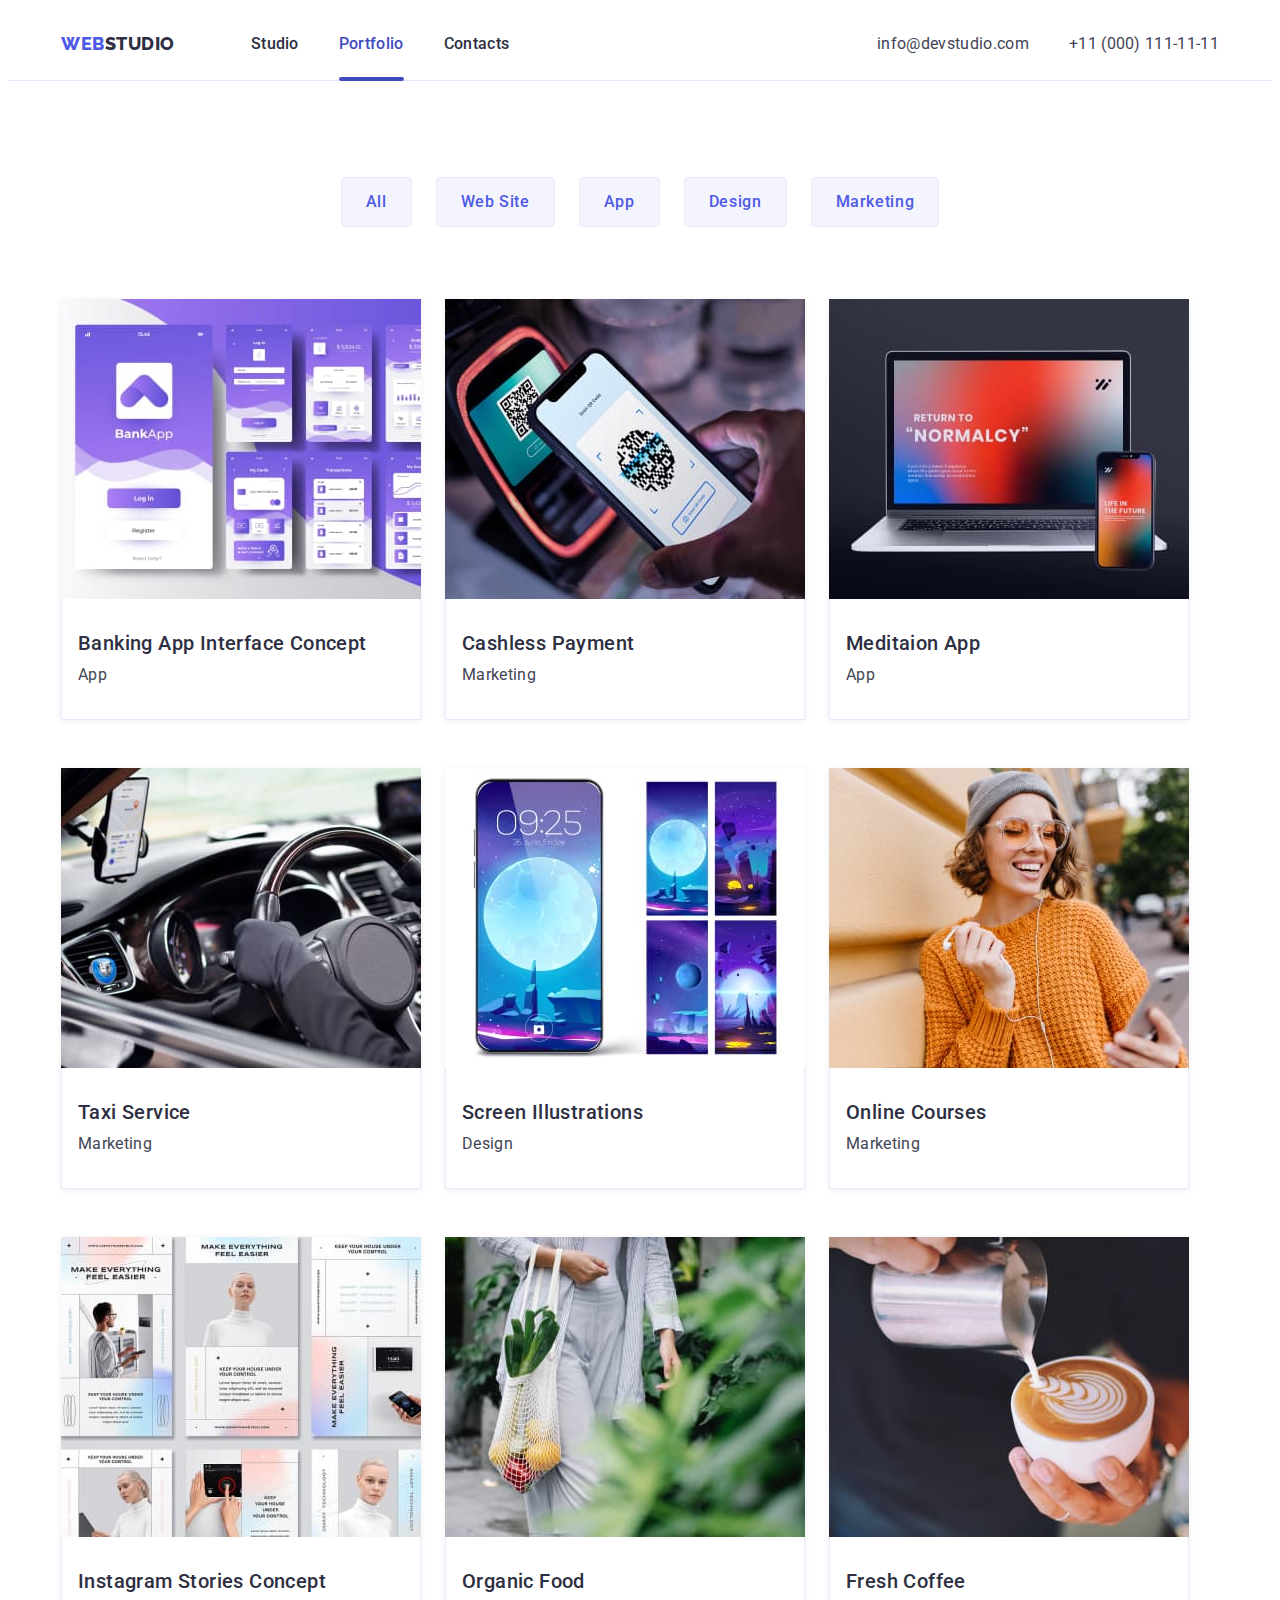
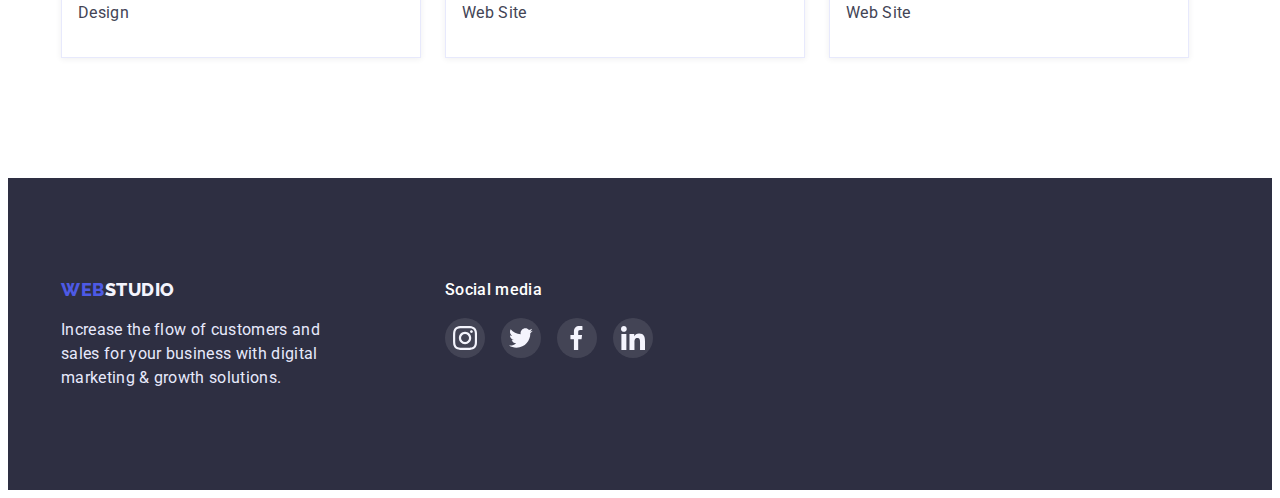
==== portfolio.html @ 8904f3a8 "Initial commit" ====
<!DOCTYPE html>
<html lang="en">
  <head>
    <meta charset="UTF-8" />
    <meta http-equiv="X-UA-Compatible" content="IE=edge" />
    <meta name="viewport" content="width=device-width, initial-scale=1.0" />
    <title>Portfolio</title>
    <link rel="preconnect" href="https://fonts.googleapis.com" />
    <link rel="preconnect" href="https://fonts.gstatic.com" crossorigin />
    <link
      href="https://fonts.googleapis.com/css2?family=Raleway:wght@800&family=Roboto:wght@400;500;700;900&display=swap"
      rel="stylesheet"
    />
    <link
      rel="stylesheet"
      href="https://cdnjs.cloudflare.com/ajax/libs/modern-normalize/1.1.0/modern-normalize.min.css"
      integrity="sha512-wpPYUAdjBVSE4KJnH1VR1HeZfpl1ub8YT/NKx4PuQ5NmX2tKuGu6U/JRp5y+Y8XG2tV+wKQpNHVUX03MfMFn9Q=="
      crossorigin="anonymous"
      referrerpolicy="no-referrer"
    />
    <link rel="stylesheet" href="./css/styles.css" />
  </head>
  <body>
    <header class="page-header">
      <div class="container page-header-container">
        <nav class="header-navigation">
          <a class="header-logo" href="./index.html"
            ><span class="accent">Web</span>Studio</a
          >

          <ul class="header-list">
            <li class="header-item list">
              <a class="header-link link" href="./index.html">Studio</a>
            </li>
            <li class="header-item list">
              <a class="header-link link current" href="./portfolio.html"
                >Portfolio</a
              >
            </li>
            <li class="header-item list">
              <a class="header-link link" href="">Contacts</a>
            </li>
          </ul>
        </nav>
        <address class="address">
          <ul class="box-address list">
            <li class="header-address-list">
              <a class="header-address link" href="mailto:info@devstudio.com"
                >info@devstudio.com</a
              >
            </li>
            <li class="header-address-list">
              <a class="header-address link" href="tel:+110001111111"
                >+11 (000) 111-11-11</a
              >
            </li>
          </ul>
        </address>
      </div>
    </header>
    <main>
      <section class="portfolio section">
        <div class="container">
          <h1 class="visually-hidden">Portfolio</h1>
          <ul class="portfolio-list-button list main-title">
            <li class="portfolio-item">
              <button class="portfolio-button button" type="button">All</button>
            </li>
            <li class="portfolio-item">
              <button class="portfolio-button button" type="button">
                Web Site
              </button>
            </li>
            <li class="portfolio-item">
              <button class="portfolio-button button" type="button">App</button>
            </li>
            <li class="portfolio-item">
              <button class="portfolio-button button" type="button">
                Design
              </button>
            </li>
            <li class="portfolio-item">
              <button class="portfolio-button button" type="button">
                Marketing
              </button>
            </li>
          </ul>

          <ul class="portfolio-list-img list">
            <li class="portfolio-item-img item">
              <a class="portfolio-link link" href="#">
                <div class="portfolio-wrapper">
                  <img
                    class="portfolio-img"
                    src="./images/app.jpg"
                    alt="app"
                    width="360"
                  />
                  <p class="overlay">
                    14 Stylish and User-Friendly App Design Concepts · Task
                    Manager App · Calorie Tracker App · Exotic Fruit Ecommerce
                    App · Cloud Storage App
                  </p>
                </div>
                <div class="portfolio-about">
                  <h2 class="portfolio-title title">
                    Banking App Interface Concept
                  </h2>
                  <p class="portfolio-text">App</p>
                </div>
              </a>
            </li>
            <li class="portfolio-item-img item">
              <a class="portfolio-link link" href="#">
                <div class="portfolio-wrapper">
                  <img
                    class="portfolio-img"
                    src="./images/payment.jpg"
                    alt="payment"
                    width="360"
                  />
                  <p class="overlay">
                    14 Stylish and User-Friendly App Design Concepts · Task
                    Manager App · Calorie Tracker App · Exotic Fruit Ecommerce
                    App · Cloud Storage App
                  </p>
                </div>
                <div class="portfolio-about">
                  <h2 class="portfolio-title title">Cashless Payment</h2>
                  <p class="portfolio-text">Marketing</p>
                </div>
              </a>
            </li>
            <li class="portfolio-item-img item">
              <a class="portfolio-link link" href="#">
                <div class="portfolio-wrapper">
                  <img
                    class="portfolio-img"
                    src="./images/meditaion_app.jpg"
                    alt="meditaion app"
                    width="360"
                  />
                  <p class="overlay">
                    14 Stylish and User-Friendly App Design Concepts · Task
                    Manager App · Calorie Tracker App · Exotic Fruit Ecommerce
                    App · Cloud Storage App
                  </p>
                </div>
                <div class="portfolio-about">
                  <h2 class="portfolio-title title">Meditaion App</h2>
                  <p class="portfolio-text">App</p>
                </div>
              </a>
            </li>
            <li class="portfolio-item-img item">
              <a class="portfolio-link link" href="#">
                <div class="portfolio-wrapper">
                  <img
                    class="portfolio-img"
                    src="./images/taxi_service.jpg"
                    alt="taxi service"
                    width="360"
                  />
                  <p class="overlay">
                    14 Stylish and User-Friendly App Design Concepts · Task
                    Manager App · Calorie Tracker App · Exotic Fruit Ecommerce
                    App · Cloud Storage App
                  </p>
                </div>
                <div class="portfolio-about">
                  <h2 class="portfolio-title title">Taxi Service</h2>
                  <p class="portfolio-text">Marketing</p>
                </div>
              </a>
            </li>
            <li class="portfolio-item-img item">
              <a class="portfolio-link link" href="#">
                <div class="portfolio-wrapper">
                  <img
                    class="portfolio-img"
                    src="./images/screen.jpg"
                    alt="screen"
                    width="360"
                  />
                  <p class="overlay">
                    14 Stylish and User-Friendly App Design Concepts · Task
                    Manager App · Calorie Tracker App · Exotic Fruit Ecommerce
                    App · Cloud Storage App
                  </p>
                </div>
                <div class="portfolio-about">
                  <h2 class="portfolio-title title">Screen Illustrations</h2>
                  <p class="portfolio-text">Design</p>
                </div>
              </a>
            </li>
            <li class="portfolio-item-img item">
              <a class="portfolio-link link" href="#">
                <div class="portfolio-wrapper">
                  <img
                    class="portfolio-img"
                    src="./images/Online_courses.jpg"
                    alt="Online courses"
                    width="360"
                  />
                  <p class="overlay">
                    14 Stylish and User-Friendly App Design Concepts · Task
                    Manager App · Calorie Tracker App · Exotic Fruit Ecommerce
                    App · Cloud Storage App
                  </p>
                </div>
                <div class="portfolio-about">
                  <h2 class="portfolio-title title">Online Courses</h2>
                  <p class="portfolio-text">Marketing</p>
                </div>
              </a>
            </li>
            <li class="portfolio-item-img item">
              <a class="portfolio-link link" href="#">
                <div class="portfolio-wrapper">
                  <img
                    class="portfolio-img"
                    src="./images/instagram_stories.jpg"
                    alt="instagram"
                    width="360"
                  />
                  <p class="overlay">
                    14 Stylish and User-Friendly App Design Concepts · Task
                    Manager App · Calorie Tracker App · Exotic Fruit Ecommerce
                    App · Cloud Storage App
                  </p>
                </div>
                <div class="portfolio-about">
                  <h2 class="portfolio-title title">
                    Instagram Stories Concept
                  </h2>
                  <p class="portfolio-text">Design</p>
                </div>
              </a>
            </li>
            <li class="portfolio-item-img item">
              <a class="portfolio-link link" href="#">
                <div class="portfolio-wrapper">
                  <img
                    class="portfolio-img"
                    src="./images/organic_food.jpg"
                    alt="food"
                    width="360"
                  />
                  <p class="overlay">
                    14 Stylish and User-Friendly App Design Concepts · Task
                    Manager App · Calorie Tracker App · Exotic Fruit Ecommerce
                    App · Cloud Storage App
                  </p>
                </div>
                <div class="portfolio-about">
                  <h2 class="portfolio-title title">Organic Food</h2>
                  <p class="portfolio-text">Web Site</p>
                </div>
              </a>
            </li>
            <li class="portfolio-item-img item">
              <a class="portfolio-link link" href="#">
                <div class="portfolio-wrapper">
                  <img
                    class="portfolio-img"
                    src="./images/coffee.jpg"
                    alt="coffee"
                    width="360"
                  />
                  <p class="overlay">
                    14 Stylish and User-Friendly App Design Concepts · Task
                    Manager App · Calorie Tracker App · Exotic Fruit Ecommerce
                    App · Cloud Storage App
                  </p>
                </div>
                <div class="portfolio-about">
                  <h2 class="portfolio-title title">Fresh Coffee</h2>
                  <p class="portfolio-text">Web Site</p>
                </div>
              </a>
            </li>
          </ul>
        </div>
      </section>
    </main>
    <footer class="footer">
      <div class="footer-container container">
        <div class="container-logo">
          <a class="footer-logo link" href="./index.html"
            ><span class="accent">Web</span>Studio</a
          >
          <p class="footer-text">
            Increase the flow of customers and sales for your business with
            digital marketing & growth solutions.
          </p>
        </div>
        <div class="container-social">
          <h2 class="footer-title">Social media</h2>
          <ul class="footer-list list">
            <li class="footer-list-item">
              <a href="" class="footer-list-link">
                <svg class="footer-list-icon" width="24" height="24">
                  <use href="./images/sprite.svg#icon-instagram-2"></use>
                </svg>
              </a>
            </li>
            <li class="footer-list-item">
              <a href="" class="footer-list-link">
                <svg class="footer-list-icon" width="24" height="24">
                  <use href="./images/sprite.svg#icon-twitter"></use>
                </svg>
              </a>
            </li>
            <li class="footer-list-item">
              <a href="" class="footer-list-link">
                <svg class="footer-list-icon" width="24" height="24">
                  <use href="./images/sprite.svg#icon-facebook"></use>
                </svg>
              </a>
            </li>
            <li class="footer-list-item">
              <a href="" class="footer-list-link">
                <svg class="footer-list-icon" width="24" height="24">
                  <use href="./images/sprite.svg#icon-linkedin"></use>
                </svg>
              </a>
            </li>
          </ul>
        </div>
      </div>
    </footer>
  </body>
</html>
---- css/styles.css ----
:root {
  --primary-text-color: #434455;
  --title-text-color: #2e2f42;
  --main-button-color: #f4f4fd;
  --second-button-color: #4d5ae5;
  --accent-color: #404bbf;
  --transition-duration-and-func: 250ms cubic-bezier(0.4, 0, 0.2, 1);
}

p,
h1,
h2,
h3,
h4 {
  margin: 0;
}

ul {
  margin: 0;
  padding-left: 0;
}

img {
  display: block;
  max-width: 100%;
  height: auto;
}

body {
  font-family: "Roboto", sans-serif;
  color: var(--primary-text-color);
}

.container {
  width: 1158px;
  padding-left: 15px;
  padding-right: 15px;
  margin: 0 auto;
  /* outline: 2px solid red; */
}

.link {
  text-decoration: none;
}

.list {
  list-style: none;
  column-gap: 24px;
}

.button {
  font-family: inherit;
  font-weight: 500;
  font-size: 16px;
  line-height: 1.5;
  letter-spacing: 0.04em;
  cursor: pointer;
}

.main-title {
  margin-bottom: 72px;
}

.title {
  margin-bottom: 8px;
}

.visually-hidden {
  position: absolute;
  white-space: nowrap;
  width: 1px;
  height: 1px;
  overflow: hidden;
  border: 0;
  padding: 0;
  clip: rect(0 0 0 0);
  clip-path: inset(50%);
  margin: -1px;
}
/*------------------- HEADER----------------- */
.page-header-container {
  display: flex;
  align-items: center;
  justify-content: space-between;
}

.header-navigation {
  display: flex;
  align-items: center;
}

.page-header {
  padding-top: 24px;
  padding-bottom: 24px;
  border-bottom: 1px solid #e7e9fc;
}

.header-link:hover,
.header-link:focus,
.header-link:after,
.header-link.current {
  color: var(--accent-color);
}

.current {
  position: relative;
  padding-bottom: 24px;
}

.current::after {
  position: absolute;
  left: 0;
  bottom: -4px;
  content: "";
  width: 100%;
  height: 4px;
  background: var(--accent-color);
  border-radius: 2px;
}
/* .header-link:hover::after,
.header-link:focus::after { */

.header-logo {
  font-family: "Raleway", sans-serif;
  font-weight: 800;
  font-size: 18px;
  line-height: 1.33;
  letter-spacing: 0.03em;
  text-transform: uppercase;
  text-decoration: none;
  color: var(--title-text-color);
  margin-right: 76px;
}

.accent {
  color: #4d5ae5;
}

.header-list {
  display: flex;
  /* margin-right: 332px; */
}

.header-item:not(:last-child) {
  margin-right: 40px;
}

.header-link {
  font-weight: 500;
  font-size: 16px;
  line-height: 1.5;
  letter-spacing: 0.02em;
  color: var(--title-text-color);
  transition: color var(--transition-duration-and-func);
}

/* .header-link:is(:hover, :focus) {
  color: var(--accent-color);
} */

.box-address {
  display: flex;
  margin-left: auto;
  gap: 40px;
}

.header-address {
  color: var(--primary-text-color);
  font-style: normal;
  font-size: 16px;
  line-height: 1.5;
  letter-spacing: 0.02em;
  transition: color var(--transition-duration-and-func);
}

.header-address:is(:hover, :focus) {
  color: var(--accent-color);
}
/*------------------- HEADER----------------- */

/*------------------- SERVICE----------------- */
.service {
  text-align: center;
  padding-top: 188px;
  padding-bottom: 188px;
  background-image: linear-gradient(
      rgba(46, 47, 66, 0.7),
      rgba(46, 47, 66, 0.7)
    ),
    url(../images/people-office.jpg);
  background-color: #2e2f42;
  max-width: 1440px;
  height: 600px;
  margin-left: auto;
  margin-right: auto;
  background-size: cover;
}

.service-title {
  width: 500px;
  text-align: center;
  color: #ffffff;
  margin: 0 auto 48px;
  font-weight: 700;
  font-size: 56px;
  line-height: 1.07;
  letter-spacing: 0.02em;
}

.service-button:is(:hover, :focus) {
  background-color: var(--accent-color);
  box-shadow: 0px 4px 4px rgba(0, 0, 0, 0.15);
}

.service-button {
  padding: 16px 32px;
  border-radius: 4px;
  color: #ffffff;
  background-color: var(--second-button-color);
  border: none;
  margin-top: 0;
  transition: background-color var(--transition-duration-and-func),
    box-shadow var(--transition-duration-and-func);
  /* display: block; */
  /* text-align: center; */
  /* border-color: #2e2f42; */
}

/*------------------- SERVICE----------------- */

/*------------------- RULES----------------- */
.rules {
  padding-top: 120px;
  padding-bottom: 120px;
}

.rules-list {
  display: flex;
  /* flex-wrap: wrap; */
  /* justify-content: space-between; */
}

/* .rules-item:not(:last-child) {
  margin-right: 24px;
} */

.rules-item {
  flex-basis: calc((100% - 72px) / 4);
}

.rules-item {
  width: 264px;
}

.rules-block {
  display: flex;
  justify-content: center;
  align-items: center;
  width: 264px;
  height: 112px;
  background: #f4f4fd;
  border-radius: 4px;
  gap: 24px;
  margin-bottom: 8px;
}

.rules-title {
  font-weight: 500;
  font-size: 20px;
  line-height: 1.2;
  letter-spacing: 0.02em;
  color: var(--title-text-color);
}

.rules-text {
  font-weight: 400;
  font-size: 16px;
  line-height: 1.5;
  letter-spacing: 0.02em;
}
/*------------------- RULES----------------- */
/*------------------- PRESENTATION----------------- */
.presentation {
  padding-bottom: 120px;
}

.presentation-list {
  display: flex;
  flex-wrap: wrap;
}

.presentation-item {
  flex-basis: calc((100% - 48px) / 3);
}

.presentation-title {
  font-weight: 700;
  font-size: 36px;
  line-height: 1.11;
  text-align: center;
  letter-spacing: 0.02em;
  text-transform: capitalize;
  color: var(--title-text-color);
}

/*------------------- PRESENTATION----------------- */
/*------------------- TEAM----------------- */
.team {
  background: #f4f4fd;
  padding-top: 120px;
  padding-bottom: 120px;
}

.team-list {
  display: flex;
  flex-wrap: wrap;
  column-gap: 24px;
  flex-basis: calc((100% - 72px) / 4);
}

.team-item {
  background: #ffffff;
  box-shadow: 0px 1px 6px rgba(46, 47, 66, 0.08),
    0px 1px 1px rgba(46, 47, 66, 0.16), 0px 2px 1px rgba(46, 47, 66, 0.08);
  border-radius: 0px 0px 4px 4px;
}

.team-title {
  font-weight: 700;
  font-size: 36px;
  line-height: 1.11;
  text-align: center;
  letter-spacing: 0.02em;
  text-transform: capitalize;
  color: var(--title-text-color);
  margin-bottom: 72px;
}

.team-text {
  padding-top: 32px;
  padding-bottom: 32px;
}

.team-title-name {
  font-weight: 500;
  font-size: 20px;
  line-height: 1.2;
  letter-spacing: 0.02em;
  color: var(--title-text-color);
  text-align: center;
}

.team-about {
  font-weight: 400;
  font-size: 16px;
  line-height: 1.5;
  letter-spacing: 0.02em;
  text-align: center;
}

.social-list {
  display: flex;
  justify-content: center;
  gap: 24px;
  margin-top: 8px;
}

.social-list-link:hover,
.social-list-link:focus {
  background-color: #404bbf;
}

.social-list-link {
  display: flex;
  justify-content: center;
  align-items: center;
  width: 40px;
  height: 40px;
  border-radius: 50%;
  background-color: #4d5ae5;
  transition: background-color var(--transition-duration-and-func);
}

.social-list-icon {
  fill: #f4f4fd;
}
/*------------------- TEAM----------------- */
/*------------------- CUSTOMERS----------------- */
.customers {
  padding-top: 130px;
  padding-bottom: 120px;
}

.customers-title {
  font-weight: 700;
  font-size: 36px;
  line-height: 1.11;
  text-align: center;
  letter-spacing: 0.02em;
  text-transform: capitalize;
  color: var(--title-text-color);
  margin-bottom: 72px;
}

.customers-list {
  display: flex;
  gap: 24px;
  justify-content: center;
}

/* .customers-link-icon:hover,
.customers-link-icon:focus {
  fill: #404bbf;
} */

.customers-link:hover,
.customers-link:focus {
  border: 1px solid #404bbf;
  color: #404bbf;
}

.customers-link {
  display: flex;
  justify-content: center;
  align-items: center;
  width: 168px;
  height: 88px;
  border: 1px solid #8e8f99;
  border-radius: 4px;
  color: #8e8f99;
  transition: color var(--transition-duration-and-func);
}

.customers-link-icon {
  fill: currentColor;
}
/*------------------- CUSTOMERS----------------- */
/*------------------- PORTFOLIO----------------- */
.portfolio {
  padding-top: 96px;
  padding-bottom: 120px;
}

.portfolio-list-button {
  display: flex;
  flex-wrap: wrap;
  justify-content: center;
}

/* .portfolio-item-img:not(:nth-last-child(-n + 3)) {
  margin-bottom: 48px;
} */

.potfolio-item:not(:nth-child(5n)) {
  margin-right: 24px;
}

.portfolio-button {
  padding: 12px 24px;
  border: 1px solid #e7e9fc;
  border-radius: 4px;
  color: #4d5ae5;
  background-color: var(--main-button-color);
  border: 1px solid #e7e9fc;
  transition: color 250ms cubic-bezier(0.4, 0, 0.2, 1),
    background-color 250ms cubic-bezier(0.4, 0, 0.2, 1);
}

.portfolio-button:is(:hover, :focus) {
  color: #ffffff;
  background-color: var(--accent-color);
}

.portfolio-list-img {
  display: flex;
  flex-wrap: wrap;
  row-gap: 48px;
  /* justify-content: space-between; */
}

.portfolio-item-img {
  box-shadow: 0px 1px 6px rgba(46, 47, 66, 0.08);
  transition: box-shadow var(--transition-duration-and-func);
}

.portfolio-item-img:hover {
  box-shadow: 0px 1px 6px rgba(46, 47, 66, 0.08),
    0px 1px 1px rgba(46, 47, 66, 0.16), 0px 2px 1px rgba(46, 47, 66, 0.08);
}

.portfolio-link {
  display: block;
}

.portfolio-wrapper {
  position: relative;
  overflow: hidden;
}

.portfolio-img {
  width: 360px;
}

.overlay {
  width: 100%;
  height: 100%;
  transform: translate(0, 100%);
  transition: transform var(--transition-duration-and-func);
  position: absolute;
  left: 0;
  top: 0;
  background: #4d5ae5;
  background-blend-mode: soft-light;
  mix-blend-mode: normal;
  font-size: 16px;
  line-height: 1.5;
  letter-spacing: 0.02em;
  color: #f4f4fd;
  padding: 40px 32px 164px;
}

.portfolio-link:hover .overlay,
.portfolio-link:focus .overlay {
  transform: translate(0, 0);
}

.portfolio-about {
  padding-top: 32px;
  padding-bottom: 32px;
  padding-left: 16px;
  background: #ffffff;
  border: 1px solid #e7e9fc;
  border-top: none;
}

.portfolio-about:hover {
  border: 0.5px solid #f4f4fd;
  border-top: none;
}

.portfolio-title {
  font-weight: 500;
  font-size: 20px;
  line-height: 1.2;
  letter-spacing: 0.02em;
  color: var(--title-text-color);
}

.portfolio-text {
  font-weight: 400;
  font-size: 16px;
  line-height: 1.5;
  letter-spacing: 0.02em;
  color: var(--primary-text-color);
}
/*------------------- PORTFOLIO----------------- */
/*------------------- FOOTER---------------- */
.footer {
  background: #2e2f42;
  padding-top: 100px;
  padding-bottom: 100px;
  display: flex;
  justify-content: flex-start;
  /* max-width: 1440px;
  margin-left: auto;
  margin-right: auto; */
}

.footer-container {
  display: flex;
}

.footer-logo {
  font-family: "Raleway", sans-serif;
  font-weight: 800;
  font-size: 18px;
  line-height: 1.33;
  letter-spacing: 0.03em;
  text-transform: uppercase;
  color: #f4f4fd;
}

.footer-text {
  width: 264px;
  font-weight: 400;
  letter-spacing: 0.02em;
  font-size: 16px;
  line-height: 1.5;
  letter-spacing: 0.02em;
  color: #e7e9fc;
  margin-top: 16px;
}

.container-social {
  margin-left: 120px;
}

.footer-title {
  /* width: 96px;
  height: 24px; */
  font-weight: 500;
  font-size: 16px;
  line-height: 1.5;
  letter-spacing: 0.02em;
  color: #ffffff;
  text-align: left;
  /* margin-bottom: 16px; */
}

.footer-list-link:hover,
.footer-list-link:focus {
  background-color: #31d0aa;
}

.footer-list-link {
  display: flex;
  justify-content: center;
  align-items: center;
  width: 40px;
  height: 40px;
  border-radius: 50%;
  background-color: rgba(255, 255, 255, 0.1);
  transition: background-color var(--transition-duration-and-func);
}

.footer-list-icon {
  fill: #f4f4fd;
}

.footer-list {
  display: flex;
  gap: 16px;
  margin-top: 16px;
}

/* -------------- FOOTER----------------*/
/* -------------- MODAL WINDOW----------------*/
.backdrop {
  position: fixed;
  top: 0;
  left: 0;
  z-index: 100;
  width: 100%;
  height: 100%;
  background-color: rgba(46, 47, 66, 0.4);
  transition: opacity var(--transition-duration-and-func),
    visibility var(--transition-duration-and-func);
}

.backdrop.is-hidden {
  opacity: 0;
  visibility: hidden;
  pointer-events: none;
}

.modal {
  position: absolute;
  top: 50%;
  left: 50%;
  transform: translate(-50%, -50%) scale(1);
  transition: transform var(--transition-duration-and-func);
  width: 408px;
  height: 576px;
  background-color: #fcfcfc;
  box-shadow: 0px 1px 1px rgba(0, 0, 0, 0.14), 0px 1px 3px rgba(0, 0, 0, 0.12),
    0px 2px 1px rgba(0, 0, 0, 0.2);
  border-radius: 4px;
}

.backdrop.is-hidden .modal {
  transform: translate(-50%, -50%) scale(0);
}

.modal-close-button {
  position: absolute;
  top: 24px;
  right: 24px;
  display: flex;
  justify-content: center;
  align-items: center;
  width: 24px;
  height: 24px;
  fill: #000000;
  background-color: #e7e9fc;
  border: 1px solid rgba(0, 0, 0, 0.1);
  border-radius: 50%;
  padding: 0;
  transition: fill var(--transition-duration-and-func),
    background-color var(--transition-duration-and-func);
}

.modal-close-button:hover,
.modal-close-button:focus {
  fill: #ffffff;
  background-color: #404bbf;
}
/* -------------- MODAL WINDOW----------------*/
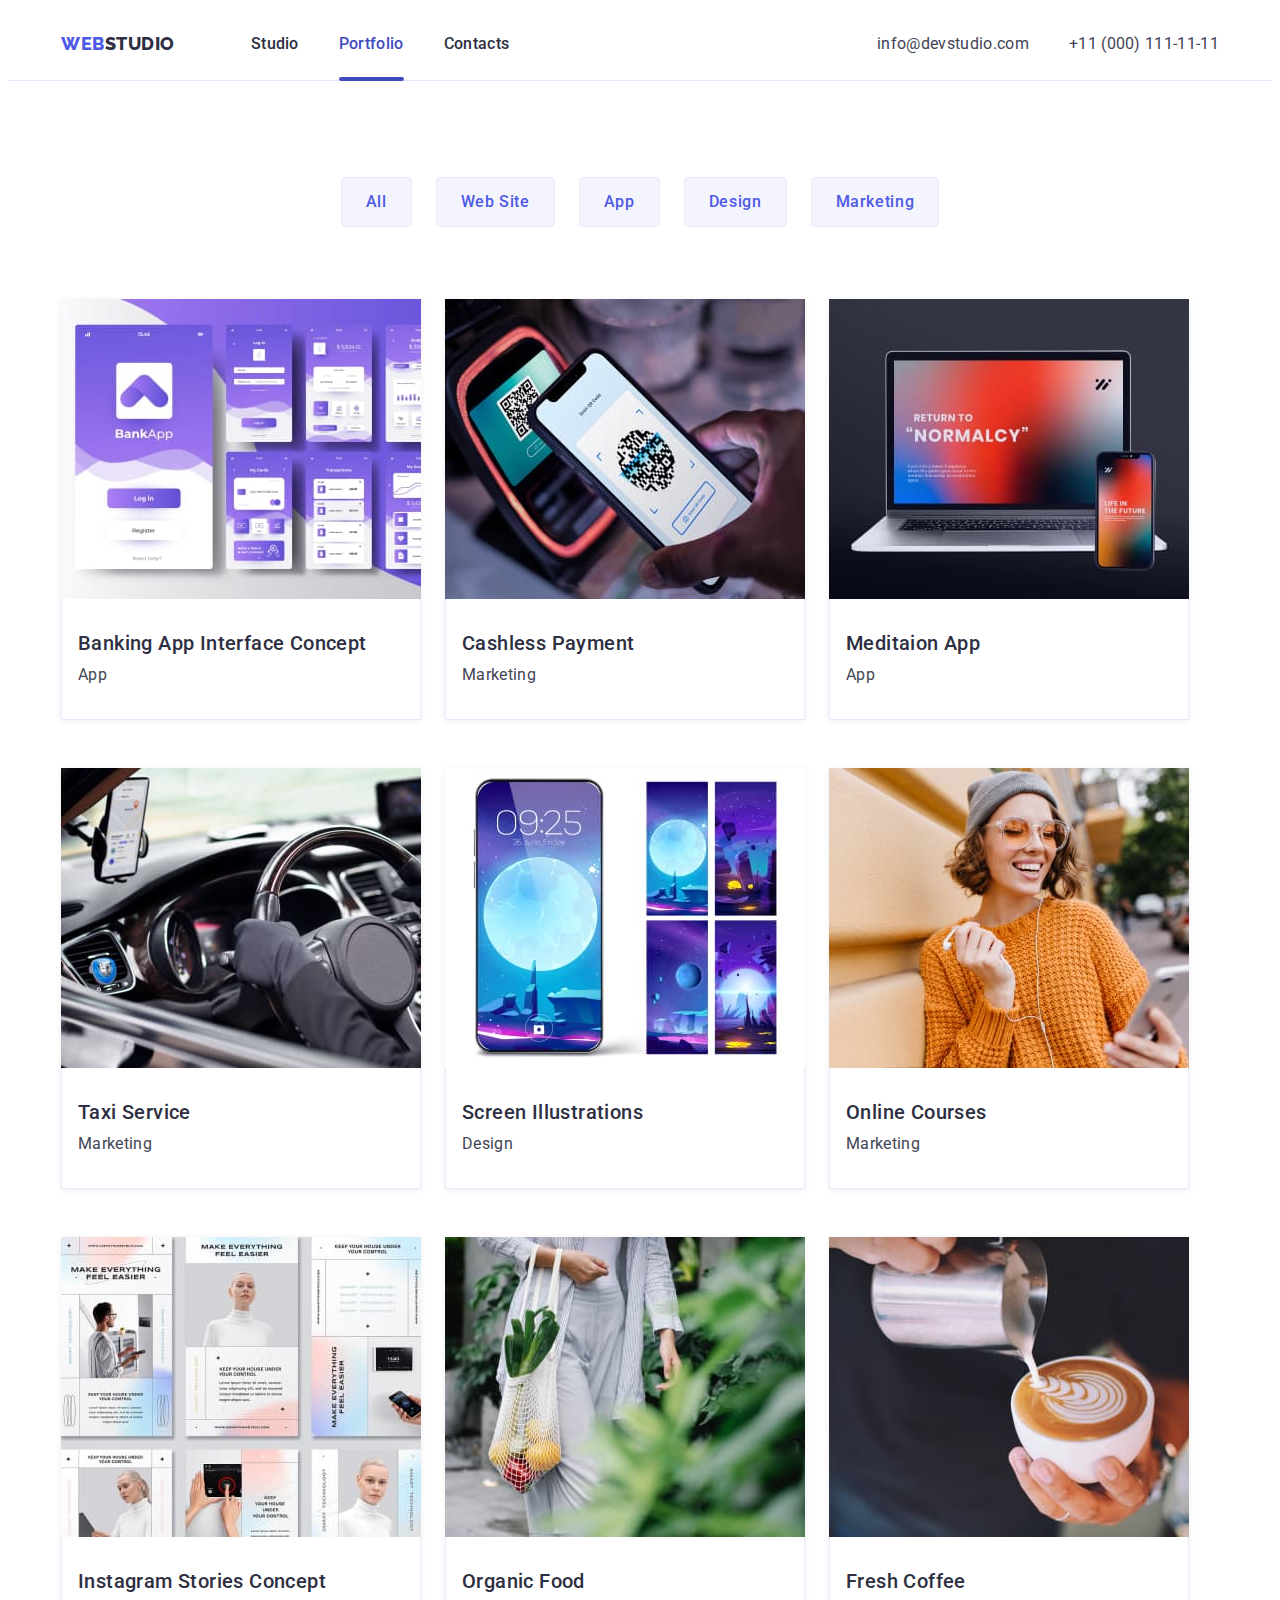
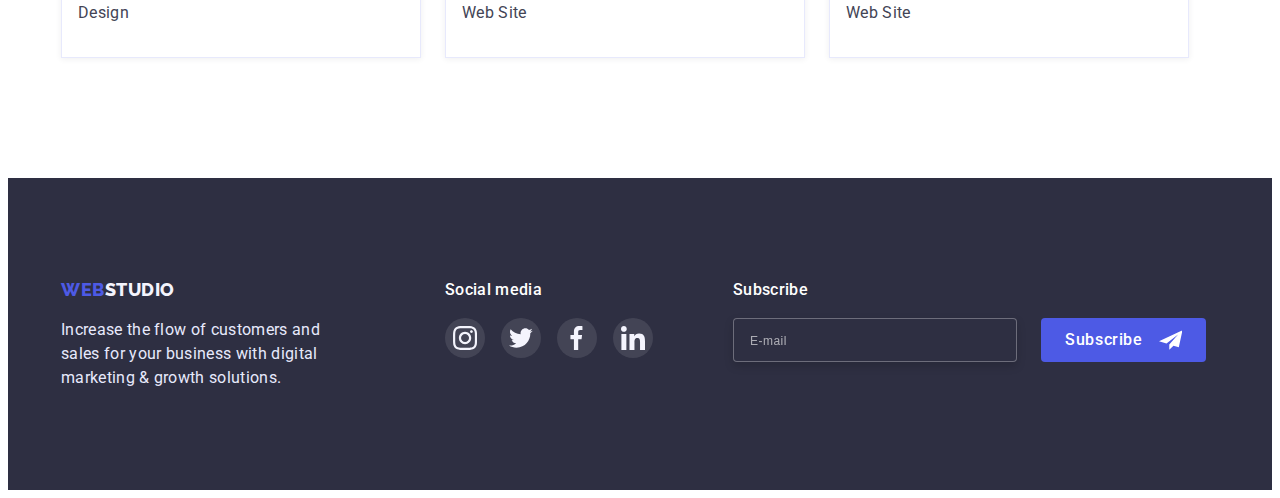
==== commit 4ed26b79: "Update portfolio.html" ====
--- a/portfolio.html
+++ b/portfolio.html
@@ -328,6 +328,26 @@
             </li>
           </ul>
         </div>
+        <div class="container-subscribe">
+          <form class="form-subscribe">
+            <p class="text-subscribe">Subscribe</p>
+            <label class="subscribe-field">
+              <input
+                type="email"
+                name="user-email"
+                class="email-form-input"
+                required
+                placeholder="E-mail"
+              />
+              <button type="submit" class="subscribe-button button">
+                Subscribe
+                <svg class="telegram-vector" width="24" height="20">
+                  <use href="./images/sprite.svg#icon-telegram"></use>
+                </svg>
+              </button>
+            </label>
+          </form>
+        </div>
       </div>
     </footer>
   </body>
--- a/css/styles.css
+++ b/css/styles.css
@@ -170,11 +170,13 @@
   font-size: 16px;
   line-height: 1.5;
   letter-spacing: 0.02em;
-  transition: color var(--transition-duration-and-func);
+  transition: color var(--transition-duration-and-func),
+    border var(--transition-duration-and-func);
 }
 
 .header-address:is(:hover, :focus) {
   color: var(--accent-color);
+  border: 1px solid var(--accent-color);
 }
 /*------------------- HEADER----------------- */
 
@@ -462,13 +464,17 @@
   color: #4d5ae5;
   background-color: var(--main-button-color);
   border: 1px solid #e7e9fc;
-  transition: color 250ms cubic-bezier(0.4, 0, 0.2, 1),
-    background-color 250ms cubic-bezier(0.4, 0, 0.2, 1);
+  transition: color var(--transition-duration-and-func),
+    background-color var(--transition-duration-and-func),
+    box-shadow var(--transition-duration-and-func);
 }
 
 .portfolio-button:is(:hover, :focus) {
   color: #ffffff;
   background-color: var(--accent-color);
+  box-shadow: 0px 3px 1px rgba(0, 0, 0, 0.1), 0px 2px 1px rgba(0, 0, 0, 0.08),
+    0px 2px 2px rgba(0, 0, 0, 0.12);
+  border-radius: 4px;
 }
 
 .portfolio-list-img {
@@ -633,6 +639,75 @@
   margin-top: 16px;
 }
 
+.container-subscribe {
+  display: flex;
+  margin-left: 80px;
+}
+
+.text-subscribe {
+  font-weight: 500;
+  font-size: 16px;
+  line-height: 1.5;
+  letter-spacing: 0.02em;
+  color: #ffffff;
+  margin-bottom: 16px;
+}
+
+.subscribe-field {
+  display: flex;
+}
+
+.email-form-input {
+  width: 264px;
+  height: 40px;
+  color: #e7e9fc;
+  border: 1px solid rgba(255, 255, 255, 0.3);
+  filter: drop-shadow(0px 4px 4px rgba(0, 0, 0, 0.15));
+  border-radius: 4px;
+  background: #2e2f42;
+  resize: none;
+  padding-left: 16px;
+  margin-right: 24px;
+}
+
+.email-form-input::placeholder {
+  font-weight: 400;
+  font-size: 12px;
+  line-height: 2;
+  display: flex;
+  align-items: center;
+  letter-spacing: 0.04em;
+  color: rgba(255, 255, 255, 0.6);
+}
+
+.subscribe-button {
+  display: flex;
+  justify-content: center;
+  align-items: center;
+  padding: 8px 24px;
+  gap: 16px;
+  font-weight: 500;
+  font-size: 16px;
+  line-height: 1.5;
+  letter-spacing: 0.04em;
+  color: #ffffff;
+  background: var(--second-button-color);
+  border-radius: 4px;
+  border: none;
+  width: 165px;
+  margin-top: 0;
+  transition: background-color var(--transition-duration-and-func),
+    box-shadow var(--transition-duration-and-func);
+}
+
+.subscribe-button:is(:hover, :focus) {
+  background-color: var(--accent-color);
+  box-shadow: 0px 4px 4px rgba(0, 0, 0, 0.15);
+}
+
+.telegram-vector {
+  fill: #ffffff;
+}
 /* -------------- FOOTER----------------*/
 /* -------------- MODAL WINDOW----------------*/
 .backdrop {
@@ -660,11 +735,12 @@
   transform: translate(-50%, -50%) scale(1);
   transition: transform var(--transition-duration-and-func);
   width: 408px;
-  height: 576px;
+  height: 584px;
   background-color: #fcfcfc;
   box-shadow: 0px 1px 1px rgba(0, 0, 0, 0.14), 0px 1px 3px rgba(0, 0, 0, 0.12),
     0px 2px 1px rgba(0, 0, 0, 0.2);
   border-radius: 4px;
+  padding: 72px 24px 24px 24px;
 }
 
 .backdrop.is-hidden .modal {
@@ -687,6 +763,7 @@
   padding: 0;
   transition: fill var(--transition-duration-and-func),
     background-color var(--transition-duration-and-func);
+  cursor: pointer;
 }
 
 .modal-close-button:hover,
@@ -695,3 +772,161 @@
   background-color: #404bbf;
 }
 /* -------------- MODAL WINDOW----------------*/
+/* -------------- MODAL FORM----------------*/
+.modal-form {
+  display: flex;
+  flex-direction: column;
+}
+
+.modal-text {
+  color: var(--title-text-color);
+  font-weight: 500;
+  font-size: 16px;
+  line-height: 1.5;
+  text-align: center;
+  letter-spacing: 0.02em;
+  margin-bottom: 16px;
+}
+
+.modal-form-field {
+  margin-bottom: 8px;
+}
+
+.modal-form-input {
+  width: 100%;
+  height: 40px;
+  border: 1px solid rgba(33, 33, 33, 0.2);
+  border-radius: 4px;
+  padding-left: 38px;
+  transition: border-color var(--transition-duration-and-func);
+}
+
+.modal-form-input:focus {
+  outline: none;
+  border-color: #4d5ae5;
+}
+
+.modal-form-input-descr-name {
+  display: block;
+  font-weight: 400;
+  font-size: 12px;
+  line-height: 1.17;
+  letter-spacing: 0.04em;
+  margin-bottom: 4px;
+  color: #8e8f99;
+}
+
+.modal-form-input-descr {
+  display: block;
+  font-weight: 400;
+  font-size: 12px;
+  line-height: 1.17;
+  letter-spacing: 0.01em;
+  margin-bottom: 4px;
+  color: #8e8f99;
+}
+
+.modal-form-input-wrapper {
+  position: relative;
+  display: block;
+}
+
+.modal-form-input-icon {
+  position: absolute;
+  top: 50%;
+  left: 16px;
+  transform: translateY(-50%);
+  display: block;
+  transition: fill var(--transition-duration-and-func);
+}
+
+.modal-form-input:focus + .modal-form-input-icon {
+  fill: #4d5ae5;
+}
+
+.modal-form-message {
+  display: flex;
+  width: 100%;
+  height: 120px;
+  resize: none;
+  padding: 8px 16px;
+  border: 1px solid rgba(33, 33, 33, 0.2);
+  border-radius: 4px;
+  transition: border-color var(--transition-duration-and-func);
+}
+
+.modal-form-message::placeholder {
+  font-size: 12px;
+  line-height: 1.17;
+  letter-spacing: 0.04em;
+  color: rgba(117, 117, 117, 0.5);
+}
+
+.modal-form-message:focus {
+  outline: none;
+  border-color: #4d5ae5;
+}
+
+.modal-form-check-desc {
+  display: flex;
+  align-items: center;
+  font-weight: 400;
+  font-size: 12px;
+  line-height: 1.17;
+  letter-spacing: 0.04em;
+  color: #757575;
+  margin-top: 16px;
+  margin-bottom: 24px;
+}
+
+.modal-form-check-desc::before {
+  display: block;
+  width: 16px;
+  height: 16px;
+  border: 1.25px solid #2e2f42;
+  border-radius: 2px;
+  content: "";
+  cursor: pointer;
+  border-radius: 4px;
+  margin-right: 10px;
+}
+
+.modal-form-check:checked + .modal-form-check-desc::before {
+  background: #404bbf;
+  border: 1.25px solid #404bbf;
+  border-radius: 2px;
+  background-image: url(../images/check-mark.svg);
+  background-repeat: no-repeat;
+  background-size: 10px 8px;
+  background-position: center;
+}
+
+.modal-form-check:focus + .modal-form-check-desc::before {
+  outline: 1.25px solid #2e2f42;
+}
+
+.user-policy-link {
+  color: #4d5ae5;
+}
+
+.modal-form-submit:is(:hover, :focus) {
+  background-color: var(--accent-color);
+  box-shadow: 0px 4px 4px rgba(0, 0, 0, 0.15);
+}
+
+.modal-form-submit {
+  align-self: center;
+  padding: 16px 32px;
+  border-radius: 4px;
+  align-self: center;
+  color: #ffffff;
+  box-shadow: 0px 4px 4px rgba(0, 0, 0, 0.15);
+  background-color: var(--second-button-color);
+  border: none;
+  width: 169px;
+  margin-top: 0;
+  transition: background-color var(--transition-duration-and-func),
+    box-shadow var(--transition-duration-and-func);
+}
+
+/* -------------- MODAL FORM----------------*/
